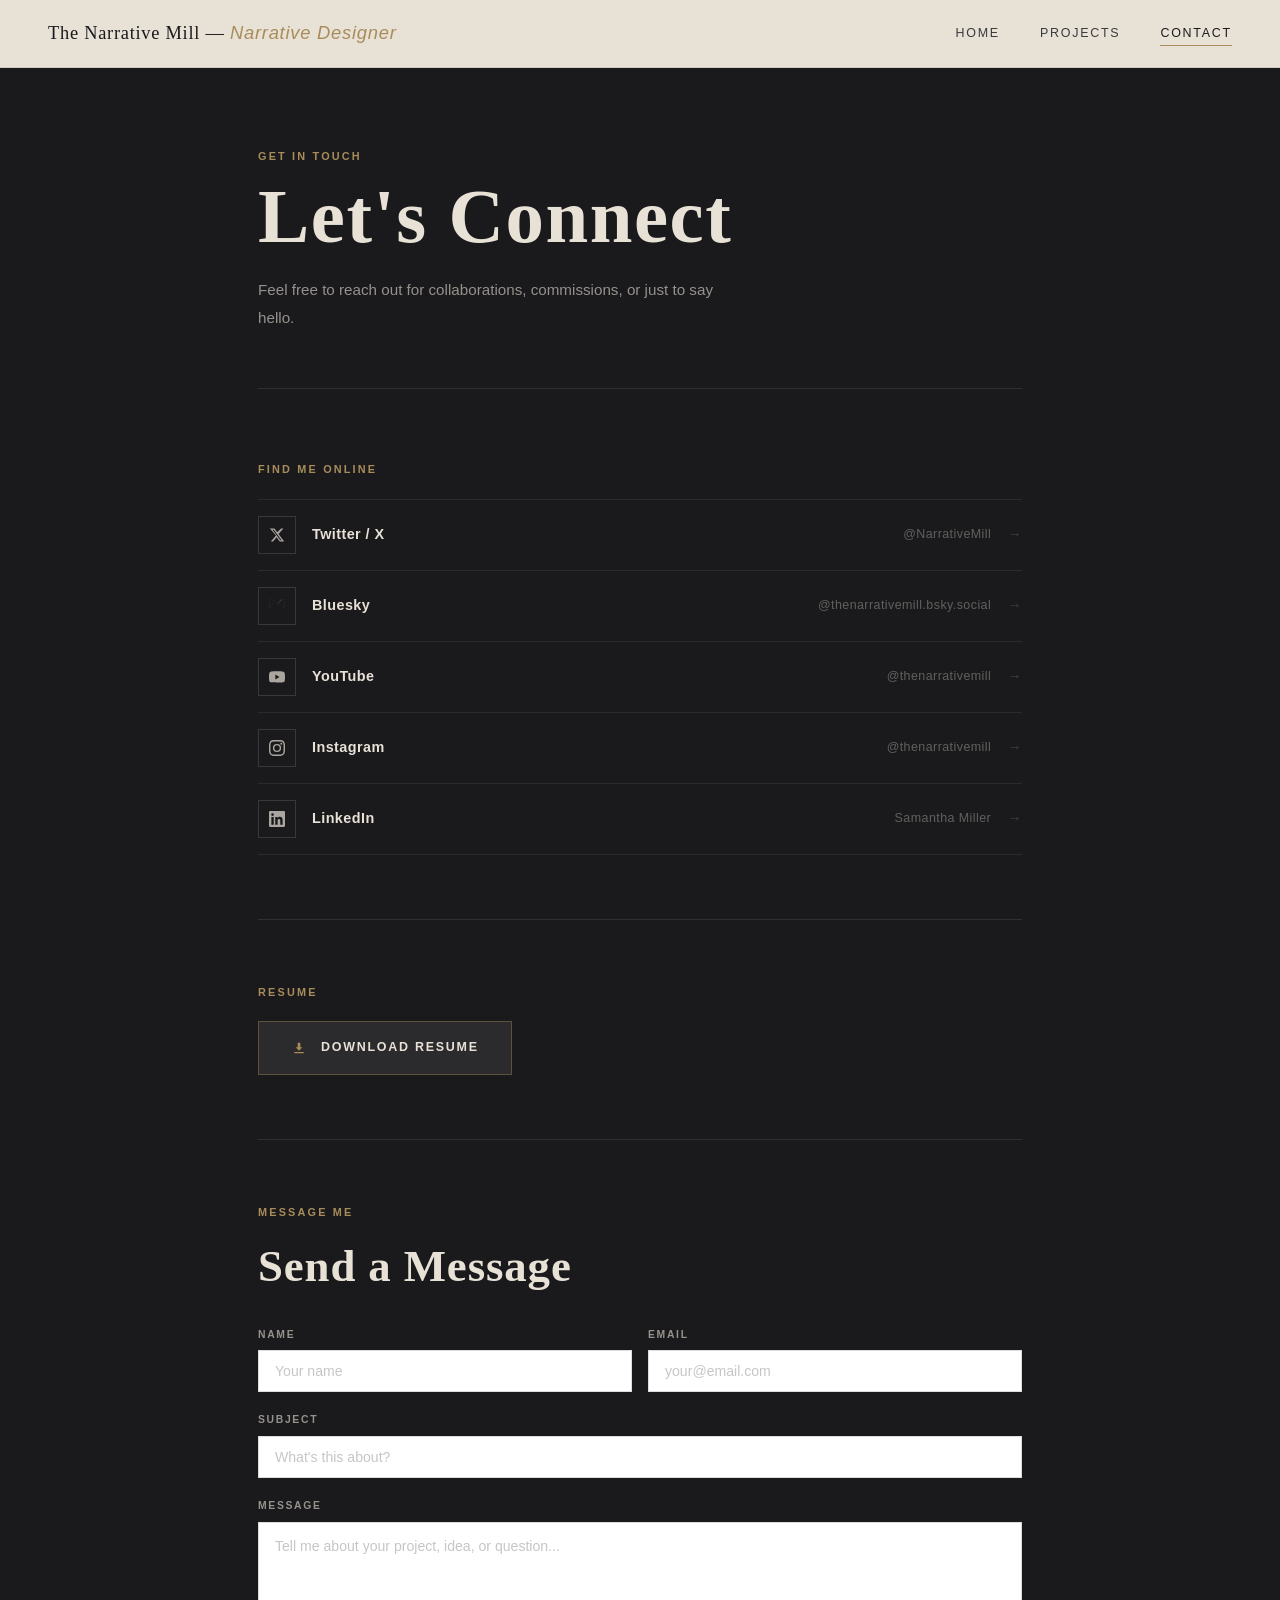
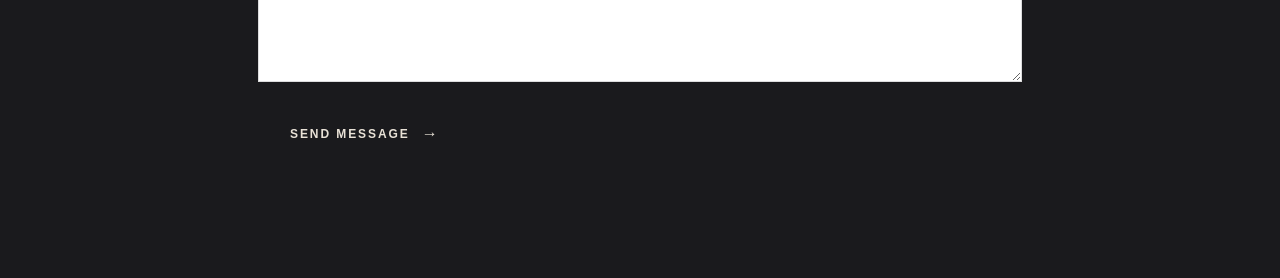
==== contact.html @ bcc44410 "getting started" ====
<!DOCTYPE html>
<html lang="en">
<head>
  <meta charset="UTF-8" />
  <meta name="viewport" content="width=device-width, initial-scale=1.0" />
  <title>Contact – The Narrative Mill</title>
  <link rel="stylesheet" href="CSS/style.css" />
  <style>
	  
	body {
  background: var(--ink);
}

    /* ─── Page Shell ─────────────────────────────────── */
    .contact-page {
      max-width: 860px;
      margin: 0 auto;
      padding: 80px 48px 120px;
      background: var(--ink);
      color: var(--cream);
    }

    /* ─── Hero ───────────────────────────────────────── */
    .contact-hero {
      margin-bottom: 72px;
      border-bottom: 1px solid rgba(232,225,214,.1);
      padding-bottom: 56px;
    }
    .contact-hero .eyebrow {
      font-family: var(--font-body);
      font-size: .68rem;
      font-weight: 600;
      letter-spacing: .2em;
      text-transform: uppercase;
      color: var(--gold);
      margin-bottom: 14px;
    }
    .contact-hero h1 {
      font-family: var(--font-display);
      font-size: clamp(2.8rem, 6vw, 5rem);
      font-weight: bold;
      line-height: 1;
      letter-spacing: .02em;
      color: var(--cream);
    }
    .contact-hero p {
      margin-top: 20px;
      font-size: .95rem;
      line-height: 1.85;
      color: rgba(232,225,214,.6);
      max-width: 480px;
    }

    /* ─── Section Labels ─────────────────────────────── */
    .section-label {
      font-family: var(--font-body);
      font-size: .68rem;
      font-weight: 600;
      letter-spacing: .2em;
      text-transform: uppercase;
      color: var(--gold);
      margin-bottom: 20px;
    }

    /* ─── Social Links ───────────────────────────────── */
    .social-section {
      margin-bottom: 64px;
      padding-bottom: 64px;
      border-bottom: 1px solid rgba(232,225,214,.1);
    }

    .social-links {
      display: flex;
      flex-direction: column;
    }

    .social-link {
      display: flex;
      align-items: center;
      gap: 16px;
      padding: 16px 0;
      border-bottom: 1px solid rgba(232,225,214,.08);
      color: rgba(232,225,214,.7);
      text-decoration: none;
      font-family: var(--font-body);
      font-size: .9rem;
      letter-spacing: .03em;
      transition: color .25s, gap .25s;
    }
    .social-link:first-child {
      border-top: 1px solid rgba(232,225,214,.08);
    }
    .social-link:hover {
      color: var(--cream);
      gap: 20px;
    }
    .social-link:hover .social-icon {
      border-color: var(--gold);
      background: rgba(168,140,90,.08);
    }
    .social-link:hover .social-arrow {
      color: var(--gold);
    }

    .social-icon {
      width: 38px;
      height: 38px;
      border: 1px solid rgba(232,225,214,.15);
      display: flex;
      align-items: center;
      justify-content: center;
      flex-shrink: 0;
      transition: border-color .25s, background .25s;
    }
    .social-icon svg {
      width: 16px;
      height: 16px;
      fill: currentColor;
    }
    .social-name {
      flex: 1;
      font-weight: 600;
      color: var(--cream);
    }
    .social-handle {
      font-size: .78rem;
      color: rgba(232,225,214,.35);
      font-family: var(--font-rounded);
    }
    .social-arrow {
      font-size: .9rem;
      color: rgba(232,225,214,.2);
      transition: color .25s;
    }

    /* ─── Resume ─────────────────────────────────────── */
    .resume-section {
      margin-bottom: 64px;
      padding-bottom: 64px;
      border-bottom: 1px solid rgba(232,225,214,.1);
    }

    .resume-download {
      display: inline-flex;
      align-items: center;
      gap: 14px;
      padding: 16px 32px;
      background: rgba(232,225,214,.08);
      border: 1px solid rgba(168,140,90,.4);
      color: var(--cream);
      text-decoration: none;
      font-family: var(--font-body);
      font-size: .78rem;
      font-weight: 600;
      letter-spacing: .14em;
      text-transform: uppercase;
      transition: background .25s, border-color .25s, gap .25s;
    }
    .resume-download:hover {
      background: rgba(168,140,90,.12);
      border-color: var(--gold);
      gap: 20px;
    }
    .resume-download svg {
      width: 16px;
      height: 16px;
      fill: var(--gold);
      flex-shrink: 0;
    }

    /* ─── Contact Form ───────────────────────────────── */
    .form-header {
      margin-bottom: 36px;
    }
    .form-header h2 {
      font-family: var(--font-display);
      font-size: clamp(1.8rem, 3.5vw, 2.8rem);
      font-weight: bold;
      line-height: 1.1;
      letter-spacing: .02em;
      color: var(--cream);
      margin-top: 10px;
    }

    .contact-form {
      display: flex;
      flex-direction: column;
      gap: 20px;
    }

    .form-row {
      display: grid;
      grid-template-columns: 1fr 1fr;
      gap: 16px;
    }

    .field {
      display: flex;
      flex-direction: column;
      gap: 7px;
    }
    .field label {
      font-family: var(--font-body);
      font-size: .65rem;
      font-weight: 600;
      letter-spacing: .16em;
      text-transform: uppercase;
      color: rgba(232,225,214,.6);
    }
    .field input,
    .field textarea {
      font-family: var(--font-body);
      font-size: .88rem;
      color: var(--ink);
      background: #fff;
      border: 1px solid rgba(26,26,29,.15);
      padding: 12px 16px;
      outline: none;
      transition: border-color .25s;
      width: 100%;
    }
    .field input::placeholder,
    .field textarea::placeholder {
      color: rgba(26,26,29,.25);
    }
    .field input:focus,
    .field textarea:focus {
      border-color: var(--gold);
    }
    .field textarea {
      resize: vertical;
      min-height: 160px;
      line-height: 1.7;
    }

    .form-submit {
      display: inline-flex;
      align-items: center;
      gap: 12px;
      margin-top: 8px;
      padding: 15px 32px;
      background: var(--ink);
      color: var(--cream);
      border: none;
      font-family: var(--font-body);
      font-size: .75rem;
      font-weight: 600;
      letter-spacing: .16em;
      text-transform: uppercase;
      cursor: pointer;
      transition: background .25s, gap .25s;
      align-self: flex-start;
    }
    .form-submit::after {
      content: '→';
      font-size: 1rem;
      transition: transform .25s;
    }
    .form-submit:hover {
      background: var(--muted);
      gap: 18px;
    }
    .form-submit:hover::after {
      transform: translateX(4px);
    }

  </style>
</head>
<body>

  <!-- ─── Navigation ──────────────────────────────── -->
  <header>
    <div class="nav-brand">The Narrative Mill &mdash; <span>Narrative Designer</span></div>
    <nav>
      <a href="index.html">Home</a>
      <a href="projects.html">Projects</a>
      <a href="contact.html" class="active">Contact</a>
    </nav>
  </header>

  <main>
    <div class="contact-page">

      <!-- ── Hero ───────────────────────────────────── -->
      <div class="contact-hero">
        <div class="eyebrow">Get in touch</div>
        <h1>Let's Connect</h1>
        <p>Feel free to reach out for collaborations, commissions, or just to say hello.</p>
      </div>

      <!-- ── Social Links ────────────────────────────── -->
      <div class="social-section">
        <div class="section-label">Find me online</div>
        <div class="social-links">

          <a href="https://x.com/NarrativeMill" target="_blank" class="social-link">
            <div class="social-icon">
              <svg viewBox="0 0 24 24" xmlns="http://www.w3.org/2000/svg">
                <path d="M18.244 2.25h3.308l-7.227 8.26 8.502 11.24H16.17l-4.714-6.231-5.401 6.231H2.746l7.73-8.835L1.254 2.25H8.08l4.258 5.63 5.905-5.63zm-1.161 17.52h1.833L7.084 4.126H5.117z"/>
              </svg>
            </div>
            <span class="social-name">Twitter / X</span>
            <span class="social-handle">@NarrativeMill</span>
            <span class="social-arrow">→</span>
          </a>

          <a href="https://bsky.app/profile/thenarrativemill.bsky.social" target="_blank" class="social-link">
            <div class="social-icon">
              <svg viewBox="0 0 24 24" xmlns="http://www.w3.org/2000/svg">
                <path d="M12 10.8c-1.087-2.114-4.046-6.053-6.798-7.995C2.566.944 1.561 1.266.902 1.565.139 1.908 0 3.08 0 3.768c0 .69.378 5.65.505 6.5.898 6.07 6.456 7.51 11.495 6.986-.047.011-.095.021-.142.034-5.04.523-10.598-.916-11.496-6.986C.235 9.418-.143 4.458-.143 3.768c0-.69.139-1.86.902-2.203.659-.299 1.664-.621 4.3 1.24C7.954 4.747 10.913 8.686 12 10.8zm0 0c1.087-2.114 4.046-6.053 6.798-7.995 2.636-1.861 3.641-1.539 4.3-1.24.763.343.902 1.513.902 2.203 0 .69-.378 5.65-.505 6.5-.898 6.07-6.456 7.51-11.495 6.986.047.011.095.021.142.034 5.04.523 10.598-.916 11.496-6.986.127-.85.505-5.81.505-6.5 0-.69-.139-1.86-.902-2.203-.659-.299-1.664-.621-4.3 1.24C16.046 4.747 13.087 8.686 12 10.8z"/>
              </svg>
            </div>
            <span class="social-name">Bluesky</span>
            <span class="social-handle">@thenarrativemill.bsky.social</span>
            <span class="social-arrow">→</span>
          </a>

          <a href="https://www.youtube.com/@thenarrativemill" target="_blank" class="social-link">
            <div class="social-icon">
              <svg viewBox="0 0 24 24" xmlns="http://www.w3.org/2000/svg">
                <path d="M23.498 6.186a3.016 3.016 0 0 0-2.122-2.136C19.505 3.545 12 3.545 12 3.545s-7.505 0-9.377.505A3.017 3.017 0 0 0 .502 6.186C0 8.07 0 12 0 12s0 3.93.502 5.814a3.016 3.016 0 0 0 2.122 2.136c1.871.505 9.376.505 9.376.505s7.505 0 9.377-.505a3.015 3.015 0 0 0 2.122-2.136C24 15.93 24 12 24 12s0-3.93-.502-5.814zM9.545 15.568V8.432L15.818 12l-6.273 3.568z"/>
              </svg>
            </div>
            <span class="social-name">YouTube</span>
            <span class="social-handle">@thenarrativemill</span>
            <span class="social-arrow">→</span>
          </a>

          <a href="https://www.instagram.com/thenarrativemill/" target="_blank" class="social-link">
            <div class="social-icon">
              <svg viewBox="0 0 24 24" xmlns="http://www.w3.org/2000/svg">
                <path d="M12 2.163c3.204 0 3.584.012 4.85.07 3.252.148 4.771 1.691 4.919 4.919.058 1.265.069 1.645.069 4.849 0 3.205-.012 3.584-.069 4.849-.149 3.225-1.664 4.771-4.919 4.919-1.266.058-1.644.07-4.85.07-3.204 0-3.584-.012-4.849-.07-3.26-.149-4.771-1.699-4.919-4.92-.058-1.265-.07-1.644-.07-4.849 0-3.204.013-3.583.07-4.849.149-3.227 1.664-4.771 4.919-4.919 1.266-.057 1.645-.069 4.849-.069zM12 0C8.741 0 8.333.014 7.053.072 2.695.272.273 2.69.073 7.052.014 8.333 0 8.741 0 12c0 3.259.014 3.668.072 4.948.2 4.358 2.618 6.78 6.98 6.98C8.333 23.986 8.741 24 12 24c3.259 0 3.668-.014 4.948-.072 4.354-.2 6.782-2.618 6.979-6.98.059-1.28.073-1.689.073-4.948 0-3.259-.014-3.667-.072-4.947-.196-4.354-2.617-6.78-6.979-6.98C15.668.014 15.259 0 12 0zm0 5.838a6.162 6.162 0 1 0 0 12.324 6.162 6.162 0 0 0 0-12.324zM12 16a4 4 0 1 1 0-8 4 4 0 0 1 0 8zm6.406-11.845a1.44 1.44 0 1 0 0 2.881 1.44 1.44 0 0 0 0-2.881z"/>
              </svg>
            </div>
            <span class="social-name">Instagram</span>
            <span class="social-handle">@thenarrativemill</span>
            <span class="social-arrow">→</span>
          </a>

          <a href="https://www.linkedin.com/in/samantha-miller-82390b275/" target="_blank" class="social-link">
            <div class="social-icon">
              <svg viewBox="0 0 24 24" xmlns="http://www.w3.org/2000/svg">
                <path d="M20.447 20.452h-3.554v-5.569c0-1.328-.027-3.037-1.852-3.037-1.853 0-2.136 1.445-2.136 2.939v5.667H9.351V9h3.414v1.561h.046c.477-.9 1.637-1.85 3.37-1.85 3.601 0 4.267 2.37 4.267 5.455v6.286zM5.337 7.433a2.062 2.062 0 0 1-2.063-2.065 2.064 2.064 0 1 1 2.063 2.065zm1.782 13.019H3.555V9h3.564v11.452zM22.225 0H1.771C.792 0 0 .774 0 1.729v20.542C0 23.227.792 24 1.771 24h20.451C23.2 24 24 23.227 24 22.271V1.729C24 .774 23.2 0 22.222 0h.003z"/>
              </svg>
            </div>
            <span class="social-name">LinkedIn</span>
            <span class="social-handle">Samantha Miller</span>
            <span class="social-arrow">→</span>
          </a>

        </div>
      </div>

      <!-- ── Resume ──────────────────────────────────── -->
      <div class="resume-section">
        <div class="section-label">Resume</div>
        <a href="Files/samanthaMiller_resume.05.26.pdf" download class="resume-download">
          <svg viewBox="0 0 24 24" xmlns="http://www.w3.org/2000/svg">
            <path d="M12 16l-5-5h3V4h4v7h3l-5 5zm-7 4v-2h14v2H5z"/>
          </svg>
          Download Resume
        </a>
      </div>

      <!-- ── Contact Form ────────────────────────────── -->
      <div class="contact-form-section">
        <div class="form-header">
          <div class="section-label">Message me</div>
          <h2>Send a Message</h2>
        </div>

        <!--
          NOTE: This form is visual only. To make it send emails,
          you can connect it to a service like Formspree, Netlify Forms,
          or a backend script. Ask when you're ready for that step.
        -->
        <div class="contact-form">

          <div class="form-row">
            <div class="field">
              <label for="name">Name</label>
              <input type="text" id="name" name="name" placeholder="Your name" />
            </div>
            <div class="field">
              <label for="email">Email</label>
              <input type="email" id="email" name="email" placeholder="your@email.com" />
            </div>
          </div>

          <div class="field">
            <label for="subject">Subject</label>
            <input type="text" id="subject" name="subject" placeholder="What's this about?" />
          </div>

          <div class="field">
            <label for="message">Message</label>
            <textarea id="message" name="message" placeholder="Tell me about your project, idea, or question..."></textarea>
          </div>

          <button type="button" class="form-submit">Send Message</button>

        </div>
      </div>

    </div>
  </main>

</body>
</html>
---- CSS/style.css ----
/* ─── Local Fonts ────────────────────────────────── */
@font-face {
  font-family: 'Killam';
  src: url('fonts/Killam-Bold.ttf') format('truetype');
  font-weight: bold;
  font-style: normal;
}

@font-face {
  font-family: 'Tess';
  src: url('fonts/Tess.otf') format('opentype');
  font-weight: normal;
  font-style: normal;
}

@font-face {
  font-family: 'Tess';
  src: url('fonts/Tess-Demi.otf') format('opentype');
  font-weight: 600;
  font-style: normal;
}

@font-face {
  font-family: 'Tess';
  src: url('fonts/Tess-Italic.otf') format('opentype');
  font-weight: normal;
  font-style: italic;
}

@font-face {
  font-family: 'Tess-Rounded';
  src: url('fonts/Tess-Rounded.otf') format('opentype');
  font-weight: normal;
  font-style: normal;
}

/* ─── CSS Variables ──────────────────────────────── */
:root {
  --ink:        #1A1A1D;
  --cream:      #E8E1D6;
  --gold:       #A88C5A;
  --muted:      #3A3A3F;
  --slate:      #5C6F7A;
  --rust:       #7A4A4A;

  --nav-h:      68px;
  --font-display: 'Killam', serif;
  --font-body:    'Tess', sans-serif;
  --font-rounded: 'Tess-Rounded', sans-serif;
}

/* ─── Reset ──────────────────────────────────────── */
*, *::before, *::after { box-sizing: border-box; margin: 0; padding: 0; }
html { scroll-behavior: smooth; }
body {
  background: var(--cream);
  color: var(--ink);
  font-family: var(--font-body);
  font-weight: 300;
  line-height: 1.6;
  -webkit-font-smoothing: antialiased;
}
a { text-decoration: none; color: inherit; }
img { display: block; width: 100%; height: 100%; object-fit: cover; }

/* ─── Navigation ─────────────────────────────────── */
header {
  position: sticky;
  top: 0;
  z-index: 100;
  height: var(--nav-h);
  background: var(--cream);
  border-bottom: 1px solid rgba(26,26,29,.12);
  display: flex;
  align-items: center;
  justify-content: space-between;
  padding: 0 48px;
}

.nav-brand {
  font-family: var(--font-display);
  font-size: 1.15rem;
  font-weight: 400;
  letter-spacing: .04em;
  color: var(--ink);
}
.nav-brand span {
  color: var(--gold);
  font-style: italic;
  font-family: var(--font-body);
}

nav {
  display: flex;
  gap: 40px;
  align-items: center;
}
nav a {
  font-family: var(--font-body);
  font-size: .78rem;
  font-weight: 500;
  letter-spacing: .14em;
  text-transform: uppercase;
  color: var(--muted);
  position: relative;
  transition: color .25s;
}
nav a::after {
  content: '';
  position: absolute;
  bottom: -3px;
  left: 0;
  width: 0;
  height: 1px;
  background: var(--gold);
  transition: width .3s ease;
}
nav a:hover { color: var(--ink); }
nav a:hover::after { width: 100%; }
nav a.active { color: var(--ink); }
nav a.active::after { width: 100%; }

/* ─── Section Label ──────────────────────────────── */
.section-eyebrow {
  font-family: var(--font-body);
  font-size: .68rem;
  font-weight: 500;
  letter-spacing: .2em;
  text-transform: uppercase;
  color: var(--gold);
}

/* ─── Project 1 — Full-width stacked ────────────── */
#project-1 {
  display: grid;
  grid-template-rows: 520px auto;
}

.p1-visual {
  background: var(--muted);
  position: relative;
  overflow: hidden;
  display: flex;
  align-items: center;
  justify-content: center;
}
.p1-visual::before {
  content: '';
  position: absolute;
  inset: 0;
  background: linear-gradient(160deg, rgba(168,140,90,.08) 0%, transparent 60%);
  pointer-events: none;
}

.project-placeholder {
  display: flex;
  flex-direction: column;
  align-items: center;
  justify-content: center;
  gap: 10px;
  color: rgba(232,225,214,.18);
  pointer-events: none;
  user-select: none;
}
.project-placeholder .ph-title {
  font-family: var(--font-display);
  font-size: clamp(2rem, 5vw, 3.8rem);
  font-weight: 300;
  letter-spacing: .06em;
  color: rgba(232,225,214,.22);
}
.project-placeholder .ph-label {
  font-size: .72rem;
  letter-spacing: .18em;
  text-transform: uppercase;
}

/* hover lift on project visuals */
.project-visual-wrap {
  overflow: hidden;
}
.project-visual-wrap img,
.project-visual-inner {
  transition: transform .55s ease;
}
.project-visual-wrap:hover .project-visual-inner {
  transform: scale(1.03);
}

.p1-info {
  background: var(--ink);
  color: var(--cream);
  padding: 56px 80px;
  display: grid;
  grid-template-columns: 1fr 1fr 1fr;
  gap: 48px;
  align-items: start;
}
.p1-info .info-headline {
  grid-column: 1 / 2;
}
.p1-info .info-body {
  grid-column: 2 / 4;
}

.info-headline h2 {
  font-family: var(--font-display);
  font-size: clamp(2rem, 3.5vw, 3rem);
  font-weight: 300;
  line-height: 1.1;
  letter-spacing: .02em;
  color: var(--cream);
  margin-top: 12px;
}
.info-headline .project-num {
  font-size: .68rem;
  letter-spacing: .2em;
  text-transform: uppercase;
  color: var(--gold);
  font-family: var(--font-body);
  font-weight: 500;
}

.info-body p {
  font-size: .92rem;
  line-height: 1.85;
  color: rgba(232,225,214,.7);
  max-width: 560px;
}
.info-body .view-link {
  display: inline-flex;
  align-items: center;
  gap: 10px;
  margin-top: 28px;
  font-size: .75rem;
  font-weight: 500;
  letter-spacing: .16em;
  text-transform: uppercase;
  color: var(--gold);
  transition: gap .25s;
}
.info-body .view-link::after {
  content: '→';
  font-size: 1rem;
  transition: transform .25s;
}
.info-body .view-link:hover { gap: 16px; }
.info-body .view-link:hover::after { transform: translateX(4px); }

/* ─── Projects 2 & 3 — Split 50/50 ──────────────── */
.project-split {
  display: grid;
  grid-template-columns: 1fr 1fr;
  min-height: 480px;
}

/* Project 2: image left, info right */
.p2-visual {
  background: var(--muted);
  min-height: 480px;
  position: relative;
  overflow: hidden;
}
.p2-visual .project-visual-inner {
  width: 100%;
  height: 100%;
  min-height: 480px;
  background: var(--muted);
  display: flex;
  align-items: center;
  justify-content: center;
}

.p2-info {
  background: #fff;
  border: 1px solid rgba(26,26,29,.1);
  padding: 56px 64px;
  display: flex;
  flex-direction: column;
  justify-content: center;
}

/* Project 3: info left, image right */
.p3-info {
  background: #fff;
  border: 1px solid rgba(26,26,29,.1);
  padding: 56px 64px;
  display: flex;
  flex-direction: column;
  justify-content: center;
  order: 1;
}
.p3-visual {
  background: var(--muted);
  min-height: 480px;
  position: relative;
  overflow: hidden;
  order: 2;
}
.p3-visual .project-visual-inner {
  width: 100%;
  height: 100%;
  min-height: 480px;
  background: var(--muted);
  display: flex;
  align-items: center;
  justify-content: center;
}

/* shared split-panel info styles */
.split-info h2 {
  font-family: var(--font-display);
  font-size: clamp(1.8rem, 2.8vw, 2.6rem);
  font-weight: 300;
  line-height: 1.1;
  letter-spacing: .02em;
  color: var(--ink);
  margin-top: 10px;
  margin-bottom: 20px;
}
.split-info p {
  font-size: .9rem;
  line-height: 1.85;
  color: var(--muted);
  max-width: 400px;
}
.split-info .project-num {
  font-size: .66rem;
  letter-spacing: .2em;
  text-transform: uppercase;
  color: var(--gold);
  font-family: var(--font-body);
  font-weight: 500;
}
.split-info .tag-row {
  display: flex;
  flex-wrap: wrap;
  gap: 8px;
  margin-top: 28px;
}
.tag {
  font-family: var(--font-rounded);
  font-size: .65rem;
  font-weight: normal;
  letter-spacing: .12em;
  text-transform: uppercase;
  padding: 5px 12px;
  border: 1px solid;
}
.tag-slate  { border-color: var(--slate);  color: var(--slate); }
.tag-rust   { border-color: var(--rust);   color: var(--rust);  }
.tag-gold   { border-color: var(--gold);   color: var(--gold);  }
.tag-ink    { border-color: var(--muted);  color: var(--muted); }

.split-info .view-link {
  display: inline-flex;
  align-items: center;
  gap: 10px;
  margin-top: 32px;
  font-size: .72rem;
  font-weight: 500;
  letter-spacing: .16em;
  text-transform: uppercase;
  color: var(--ink);
  transition: gap .25s;
}
.split-info .view-link::after {
  content: '→';
  font-size: 1rem;
  transition: transform .25s;
}
.split-info .view-link:hover { gap: 16px; }
.split-info .view-link:hover::after { transform: translateX(4px); }

/* Hover scale for split visuals */
.p2-visual:hover .project-visual-inner,
.p3-visual:hover .project-visual-inner {
  transform: scale(1.03);
}
.p2-visual .project-visual-inner,
.p3-visual .project-visual-inner {
  transition: transform .55s ease;
}

/* ─── Decorative divider ─────────────────────────── */
.gold-rule {
  height: 2px;
  background: linear-gradient(90deg, var(--gold) 0%, transparent 100%);
  width: 60px;
  margin: 16px 0 24px;
}
.gold-rule-right {
  height: 2px;
  background: linear-gradient(90deg, transparent 0%, var(--gold) 100%);
  width: 60px;
  margin: 16px 0 24px;
  align-self: flex-start;
}

/* ─── Page-load fade ─────────────────────────────── */
@keyframes fadeUp {
  from { opacity: 0; transform: translateY(20px); }
  to   { opacity: 1; transform: translateY(0); }
}
.p1-visual       { animation: fadeUp .7s ease both; }
.p1-info         { animation: fadeUp .7s .15s ease both; }
.project-split   { animation: fadeUp .7s .25s ease both; }
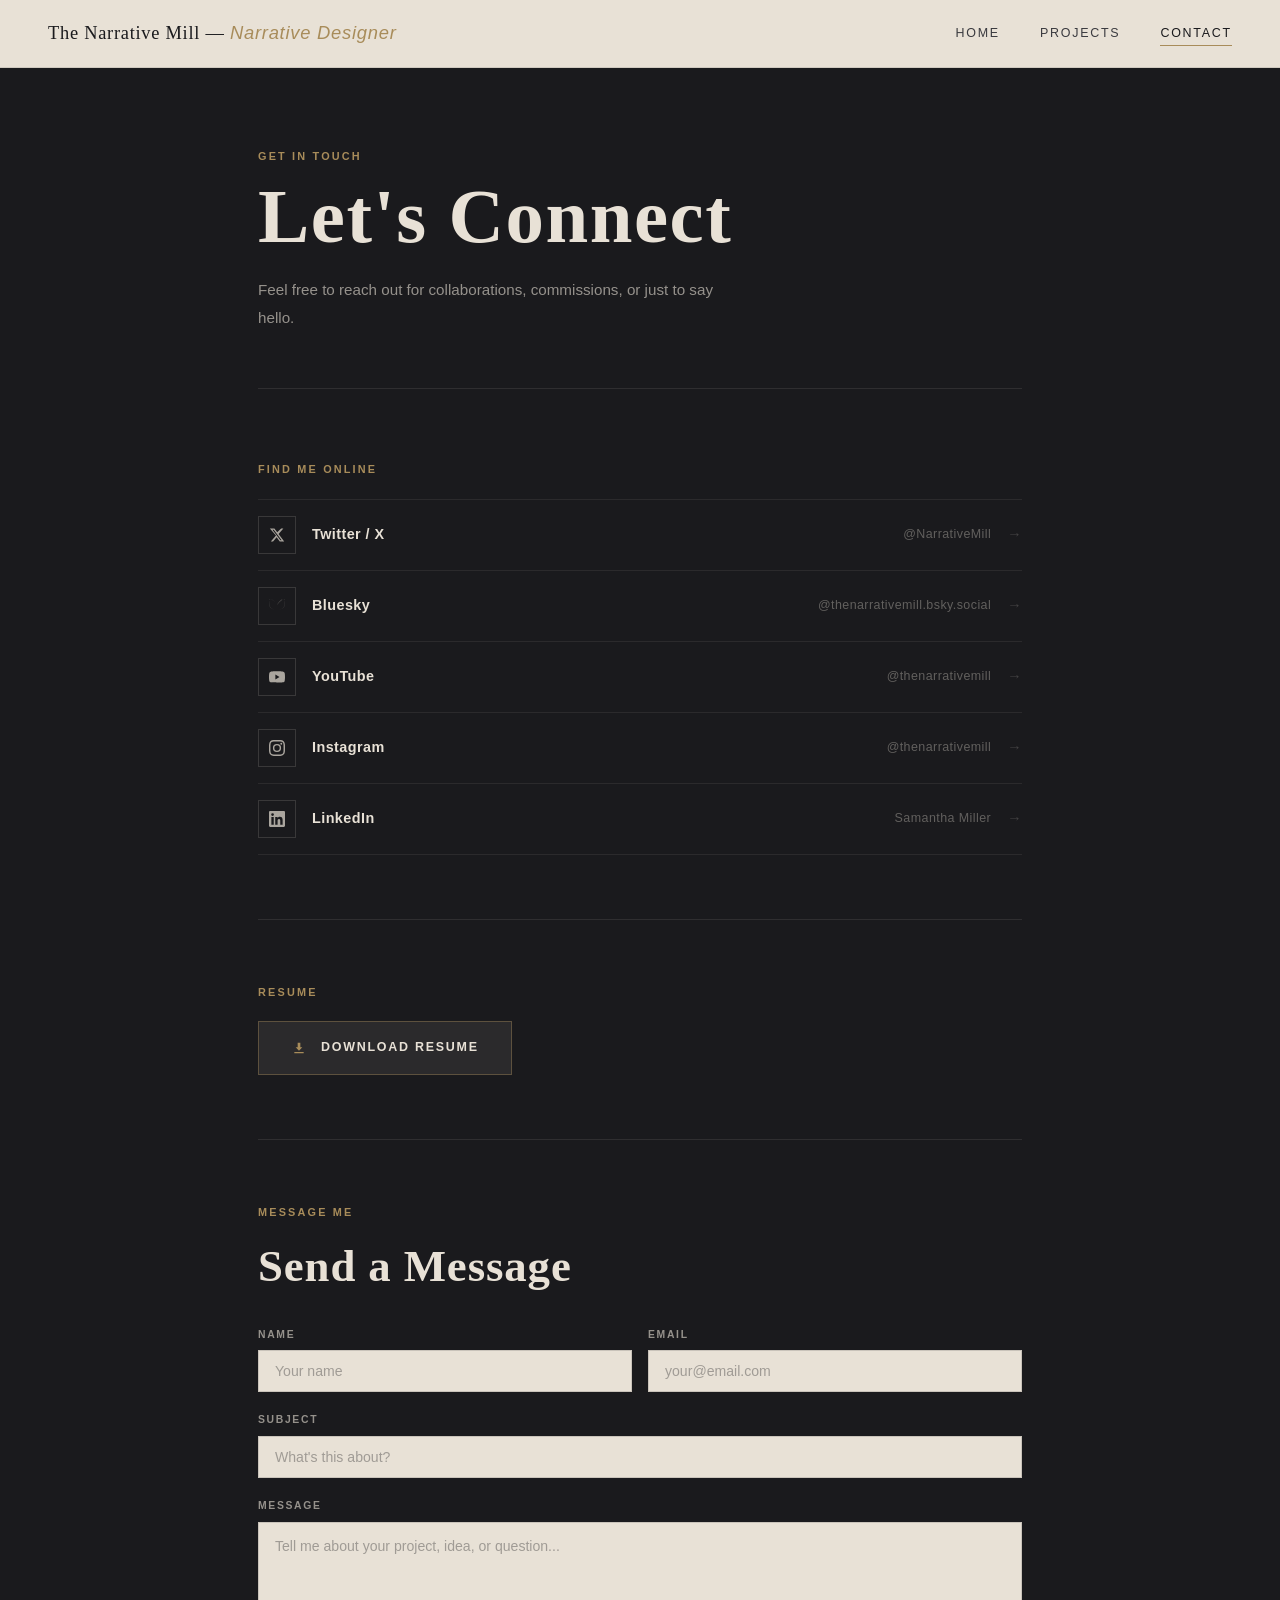
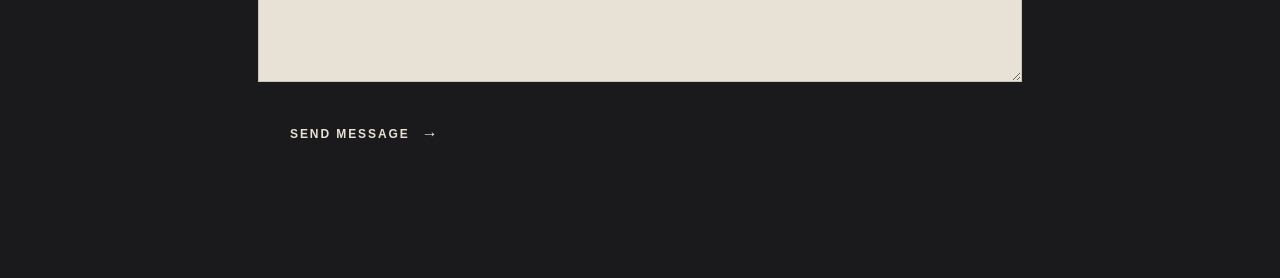
==== commit c23483d6: "updates :)" ====
--- a/contact.html
+++ b/contact.html
@@ -212,7 +212,7 @@
       font-family: var(--font-body);
       font-size: .88rem;
       color: var(--ink);
-      background: #fff;
+      background: var(--cream);
       border: 1px solid rgba(26,26,29,.15);
       padding: 12px 16px;
       outline: none;
@@ -221,7 +221,7 @@
     }
     .field input::placeholder,
     .field textarea::placeholder {
-      color: rgba(26,26,29,.25);
+      color: rgba(26,26,29,.35);
     }
     .field input:focus,
     .field textarea:focus {
--- a/CSS/style.css
+++ b/CSS/style.css
@@ -1,35 +1,35 @@
 /* ─── Local Fonts ────────────────────────────────── */
 @font-face {
   font-family: 'Killam';
-  src: url('fonts/Killam-Bold.ttf') format('truetype');
+  src: url('../fonts/Killam-Bold.ttf') format('truetype');
   font-weight: bold;
   font-style: normal;
 }
 
 @font-face {
   font-family: 'Tess';
-  src: url('fonts/Tess.otf') format('opentype');
+  src: url('../fonts/Tess.otf') format('opentype');
   font-weight: normal;
   font-style: normal;
 }
 
 @font-face {
   font-family: 'Tess';
-  src: url('fonts/Tess-Demi.otf') format('opentype');
+  src: url('../fonts/Tess-Demi.otf') format('opentype');
   font-weight: 600;
   font-style: normal;
 }
 
 @font-face {
   font-family: 'Tess';
-  src: url('fonts/Tess-Italic.otf') format('opentype');
+  src: url('../fonts/Tess-Italic.otf') format('opentype');
   font-weight: normal;
   font-style: italic;
 }
 
 @font-face {
   font-family: 'Tess-Rounded';
-  src: url('fonts/Tess-Rounded.otf') format('opentype');
+  src: url('../fonts/Tess-Rounded.otf') format('opentype');
   font-weight: normal;
   font-style: normal;
 }
